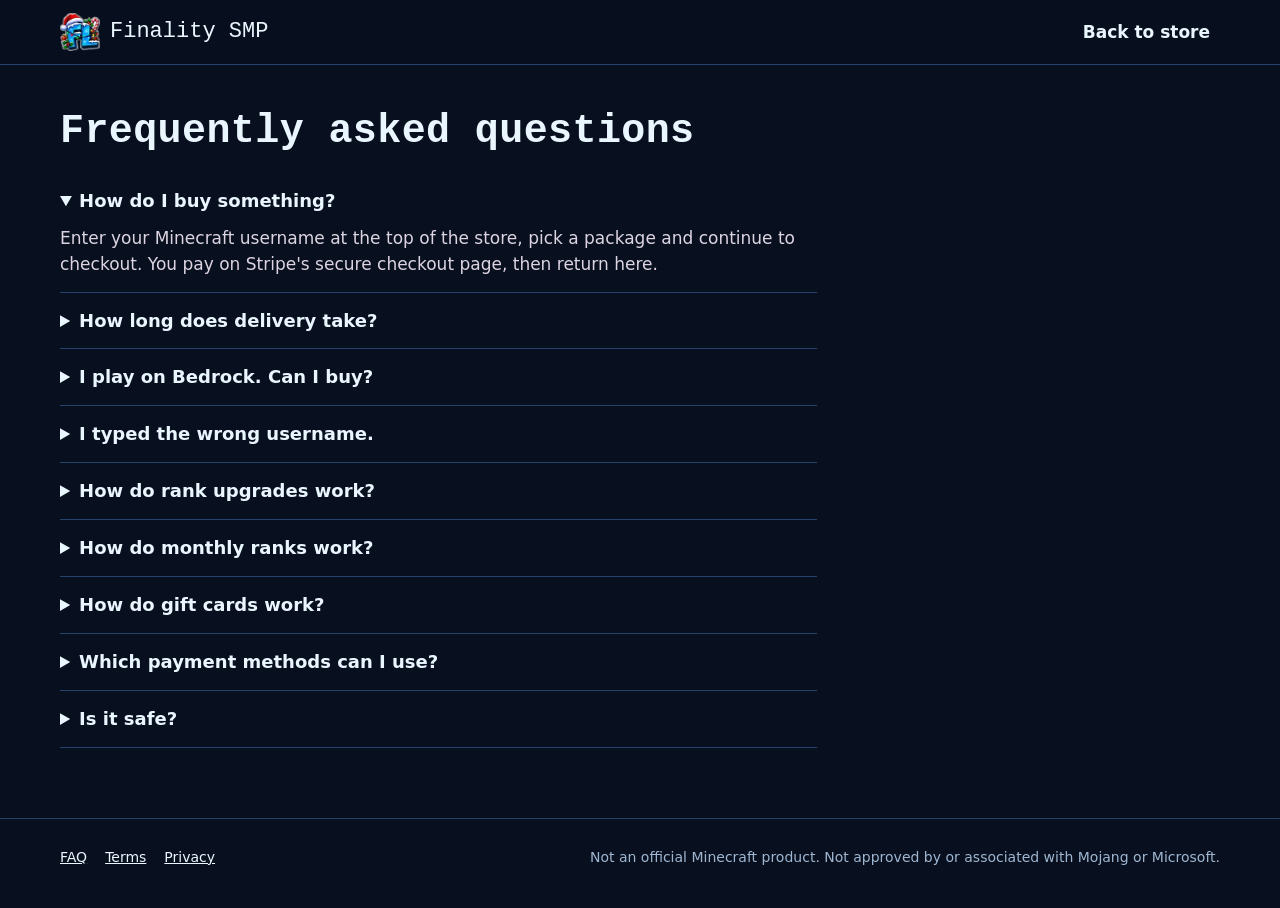
==== faq.html @ 27e4ee85 "Add Finality SMP public webstore Co-Authored-By: Claude Opus 5.5 <noreply@anthropic.com> Claude-Sess" ====
<!doctype html>
<html lang="en">
<head>
<meta charset="utf-8">
<meta name="viewport" content="width=device-width, initial-scale=1">
<meta http-equiv="Content-Security-Policy" content="default-src 'self'; script-src 'self'; style-src 'self' https://fonts.googleapis.com; font-src https://fonts.gstatic.com; img-src 'self' https: data:; base-uri 'none'; form-action 'none'; object-src 'none'">
<title>FAQ · Finality SMP Store</title>
<link rel="icon" href="assets/img/favicon.png" type="image/png">
<link rel="stylesheet" href="https://fonts.googleapis.com/css2?family=Karla:wght@400;600;700;800&family=Pixelify+Sans:wght@500;600&display=swap">
<link rel="stylesheet" href="assets/store.css">
</head>
<body>
<header class="topbar"><div class="wrap"><a class="logo" href="./"><img src="assets/img/logo.webp" alt=""><span>Finality SMP</span></a><span class="spacer"></span><a class="navlink" href="./">Back to store</a></div></header>
<div class="wrap page"><article>
<h1>Frequently asked questions</h1>
<details class="faq" open><summary>How do I buy something?</summary><p>Enter your Minecraft username at the top of the store, pick a package and continue to checkout. You pay on Stripe's secure checkout page, then return here.</p></details>
<details class="faq"><summary>How long does delivery take?</summary><p>Usually under a minute. If you're offline, your items wait and are delivered automatically when you next join. Bank payments are delivered once the bank confirms them.</p></details>
<details class="faq"><summary>I play on Bedrock. Can I buy?</summary><p>Yes. Choose Bedrock and enter your Xbox gamertag exactly as it appears in game, including spaces.</p></details>
<details class="faq"><summary>I typed the wrong username.</summary><p>Open a ticket on our Discord with the email you paid with and the correct username. We'll move the purchase for you.</p></details>
<details class="faq"><summary>How do rank upgrades work?</summary><p>If you already own a rank, buy the upgrade package and you only pay the difference. Upgrades are checked against your purchase history before they're delivered.</p></details>
<details class="faq"><summary>How do monthly ranks work?</summary><p>Monthly ranks renew automatically each month. Cancel any time from the link in your Stripe receipt email. Your rank stays until the end of the period you've paid for.</p></details>
<details class="faq"><summary>How do gift cards work?</summary><p>After buying a gift card, its owner receives a single-use code in-game. Enter it in the "Add promotion code" box at checkout.</p></details>
<details class="faq"><summary>Which payment methods can I use?</summary><p>Cards, Apple Pay, Google Pay, PayPal and bank payments, depending on your country. You'll see the options available to you at checkout.</p></details>
<details class="faq"><summary>Is it safe?</summary><p>Payments are handled entirely by Stripe, a payment provider used by millions of businesses. Your card details never touch our servers.</p></details>
</article></div>
<footer><div class="wrap"><nav><a href="faq.html">FAQ</a><a href="terms.html">Terms</a><a href="privacy.html">Privacy</a></nav><span class="legal">Not an official Minecraft product. Not approved by or associated with Mojang or Microsoft.</span></div></footer>
</body>
</html>
---- assets/store.css ----
/* Finality SMP store. Swap these tokens for your brand colours. */
:root {
  /* Frost & holly, taken from the Finality SMP banner */
  --obsidian: #08101f;   /* night sky */
  --deepslate: #0f1c33;  /* packed ice in shadow */
  --deepslate-2: #172a4a;
  --edge: #24406b;
  --bone: #eaf6ff;       /* snow */
  --bone-dim: #9fb6d1;
  --heart: #e2343f;      /* holly berry */
  --heart-dark: #8f1c27;
  --teal: #5cd3ff;       /* glacier ice */
  --teal-ink: #04223a;
  --gold: #ffcc4d;       /* fairy lights */
  --holly: #2fa84f;
  --radius-lg: 14px;
  --radius-sm: 8px;
  --font-display: 'Pixelify Sans', 'Courier New', monospace;
  --font-body: 'Karla', system-ui, sans-serif;
  color-scheme: dark;
}

* { box-sizing: border-box; }
[hidden] { display: none !important; }
html { -webkit-text-size-adjust: 100%; }
body { margin: 0; background: var(--obsidian); color: var(--bone); font: 17px/1.55 var(--font-body); }
a { color: var(--teal); }
img { max-width: 100%; display: block; }
:focus-visible { outline: 3px solid var(--teal); outline-offset: 2px; border-radius: 4px; }
.wrap { width: min(1160px, 100% - 32px); margin-inline: auto; }
.sr { position: absolute; width: 1px; height: 1px; overflow: hidden; clip: rect(0 0 0 0); }
h1, h2, h3 { font-family: var(--font-display); font-weight: 600; letter-spacing: .01em; line-height: 1.15; margin: 0; }

/* ---------- top bar ---------- */
.topbar { border-bottom: 1px solid var(--edge); background: rgba(8, 16, 31, .9); position: sticky; top: 0; z-index: 20; backdrop-filter: blur(8px); }
.topbar .wrap { display: flex; align-items: center; gap: 14px; min-height: 64px; flex-wrap: wrap; padding-block: 8px; }
.logo { display: flex; align-items: center; gap: 10px; text-decoration: none; color: var(--bone); font-family: var(--font-display); font-size: 22px; }
.logo img { width: 40px; height: 40px; object-fit: contain; }
.topbar .spacer { flex: 1; }
.ip { display: inline-flex; align-items: center; gap: 10px; background: var(--deepslate); border: 1px solid var(--edge); color: var(--bone); border-radius: 999px; padding: 7px 14px; font: inherit; font-size: 15px; cursor: pointer; }
.ip b { font-weight: 700; }
.ip .count { color: var(--bone-dim); font-size: 14px; }
.dot { width: 8px; height: 8px; border-radius: 50%; background: #5fd38b; box-shadow: 0 0 0 3px rgba(95, 211, 139, .2); }
.dot.off { background: var(--bone-dim); box-shadow: none; }
.navlink { color: var(--bone); text-decoration: none; font-weight: 600; padding: 8px 10px; border-radius: var(--radius-sm); }
.navlink:hover { background: var(--deepslate); }
.basket-btn { position: relative; }
.basket-btn .n { position: absolute; top: -2px; right: -4px; background: var(--heart); color: #fff; font-size: 12px; border-radius: 999px; min-width: 18px; text-align: center; padding: 0 4px; }

/* ---------- hero ---------- */
.hero { padding: 26px 0 34px; border-bottom: 1px solid var(--edge); background:
  radial-gradient(900px 340px at 20% 0%, rgba(92, 211, 255, .16), transparent 70%),
  radial-gradient(700px 280px at 95% 10%, rgba(47, 168, 79, .10), transparent 70%); }
.banner-art { display: block; width: 100%; height: auto; aspect-ratio: 8 / 3; object-fit: cover; border-radius: var(--radius-lg); border: 1px solid var(--edge); }
.hero-grid { display: grid; grid-template-columns: 1.35fr 1fr; gap: 28px; align-items: center; }
.hero h1 { font-size: clamp(34px, 5vw, 54px); }
.hero p.lede { color: var(--bone-dim); max-width: 46ch; margin: 12px 0 0; font-size: 18px; }

/* The memorable bit: goal as a heart bar */
.goal { margin-top: 26px; }
.goal .label { display: flex; justify-content: space-between; gap: 12px; font-size: 15px; color: var(--bone-dim); margin-bottom: 8px; }
.goal .label strong { color: var(--bone); font-weight: 700; }
.hearts { display: flex; gap: 6px; }
.hearts svg { width: clamp(24px, 3.4vw, 36px); height: auto; image-rendering: pixelated; }

/* Identity: who is this for */
.who { background: var(--deepslate); border: 1px solid var(--edge); border-radius: var(--radius-lg); padding: 20px; }
.who h2 { font-size: 20px; }
.who p { margin: 4px 0 14px; color: var(--bone-dim); font-size: 15px; }
.who form { display: grid; grid-template-columns: auto 1fr auto; gap: 8px; }
.edition { display: inline-flex; background: var(--obsidian); border: 1px solid var(--edge); border-radius: var(--radius-sm); padding: 3px; }
.edition button { background: transparent; color: var(--bone-dim); border: 0; border-radius: 6px; padding: 8px 12px; font: inherit; font-weight: 700; font-size: 15px; cursor: pointer; }
.edition button[aria-pressed="true"] { background: var(--deepslate-2); color: var(--bone); }
input[type=text] { width: 100%; background: var(--obsidian); border: 1px solid var(--edge); color: var(--bone); border-radius: var(--radius-sm); padding: 10px 12px; font: inherit; }
input[type=text]:focus { outline: 2px solid var(--teal); outline-offset: -1px; }
.btn { display: inline-flex; align-items: center; justify-content: center; gap: 8px; background: var(--teal); color: var(--teal-ink); border: 0; border-radius: var(--radius-sm); padding: 10px 16px; font: inherit; font-weight: 800; cursor: pointer; text-decoration: none; }
.btn:hover { filter: brightness(1.08); }
.btn.secondary { background: var(--deepslate-2); color: var(--bone); border: 1px solid var(--edge); }
.btn.block { width: 100%; }
.btn[disabled] { opacity: .5; cursor: not-allowed; filter: none; }
.signed { display: flex; align-items: center; gap: 12px; }
.signed img { width: 44px; height: 44px; border-radius: 6px; image-rendering: pixelated; background: var(--obsidian); }
.signed .name { font-weight: 800; font-size: 18px; }
.signed .ed { color: var(--bone-dim); font-size: 14px; }
.signed .btn { margin-left: auto; }
.err { color: #ff9aa2; font-size: 14px; margin-top: 8px; min-height: 1em; }

/* ---------- main layout ---------- */
.main { display: grid; grid-template-columns: minmax(0, 1fr) 300px; gap: 32px; padding: 34px 0 60px; }
.tabs { display: flex; gap: 6px; overflow-x: auto; padding-bottom: 6px; margin-bottom: 18px; scrollbar-width: thin; }
.tabs button { flex: none; background: transparent; color: var(--bone-dim); border: 1px solid var(--edge); border-radius: 999px; padding: 8px 16px; font: inherit; font-weight: 700; font-size: 15px; cursor: pointer; }
.tabs button[aria-selected="true"] { background: var(--teal); color: var(--teal-ink); border-color: var(--teal); }
.cat-head { margin: 4px 0 18px; }
.cat-head h2 { font-size: 28px; }
.cat-head p { color: var(--bone-dim); margin: 6px 0 0; max-width: 60ch; }

.grid { display: grid; grid-template-columns: repeat(auto-fill, minmax(230px, 1fr)); gap: 16px; }
.pkg { display: flex; flex-direction: column; background: var(--deepslate); border: 1px solid var(--edge); border-radius: var(--radius-lg); padding: 18px; }
.pkg .art { aspect-ratio: 4 / 3; display: grid; place-items: center; background: radial-gradient(circle at 50% 58%, rgba(92, 211, 255, .16), transparent 68%); margin-bottom: 12px; }
.pkg .art img { max-height: 130px; width: auto; filter: drop-shadow(0 8px 18px rgba(92, 211, 255, .25)); }
.pkg h3 { font-size: 21px; }
.pkg .tag { display: inline-block; margin-top: 6px; font-size: 13px; font-weight: 700; color: var(--gold); }
.pkg .perks { list-style: none; padding: 0; margin: 10px 0 0; display: grid; gap: 4px; font-size: 14px; color: var(--bone-dim); }
.pkg .perks li::before { content: ''; display: inline-block; width: 6px; height: 6px; background: var(--holly); margin-right: 8px; vertical-align: middle; }
.pkg .price { font-size: 22px; font-weight: 800; margin: 10px 0 2px; }
.pkg .price small { font-size: 15px; font-weight: 600; color: var(--bone-dim); }
.pkg .actions { margin-top: auto; padding-top: 14px; display: grid; gap: 8px; }
.pkg .more { background: none; border: 0; color: var(--bone-dim); font: inherit; font-size: 14px; text-decoration: underline; cursor: pointer; padding: 0; justify-self: start; }

/* ---------- sidebar ---------- */
.side { display: grid; gap: 16px; align-content: start; }
.panel { background: var(--deepslate); border: 1px solid var(--edge); border-radius: var(--radius-lg); padding: 18px; }
.panel h2 { font-size: 18px; margin-bottom: 12px; }
.top-customer { display: flex; align-items: center; gap: 12px; }
.top-customer img { width: 56px; height: 56px; border-radius: 8px; image-rendering: pixelated; }
.top-customer .crown { color: var(--gold); font-size: 14px; font-weight: 700; }
.payments { list-style: none; margin: 0; padding: 0; display: grid; gap: 12px; }
.payments li { display: flex; gap: 10px; align-items: center; font-size: 15px; }
.payments img { width: 32px; height: 32px; border-radius: 5px; image-rendering: pixelated; flex: none; }
.payments .what { color: var(--bone-dim); font-size: 14px; }
.muted { color: var(--bone-dim); font-size: 15px; }
.safe { font-size: 14px; color: var(--bone-dim); }
.safe strong { color: var(--bone); display: block; margin-bottom: 4px; font-size: 15px; }

/* ---------- dialog ---------- */
dialog { width: min(560px, 100% - 24px); background: var(--deepslate); color: var(--bone); border: 1px solid var(--edge); border-radius: var(--radius-lg); padding: 0; }
dialog::backdrop { background: rgba(3, 8, 18, .75); }
.dlg { padding: 24px; max-height: 88vh; overflow: auto; }
.dlg header { display: flex; gap: 14px; align-items: center; margin-bottom: 12px; }
.dlg header img { width: 80px; height: 80px; object-fit: contain; }
.dlg h2 { font-size: 26px; }
.dlg .close { margin-left: auto; align-self: start; background: none; border: 0; color: var(--bone-dim); font-size: 26px; line-height: 1; cursor: pointer; padding: 4px 8px; }
.desc p { margin: 0 0 10px; }
.desc ul { margin: 0 0 10px; padding-left: 20px; }
.desc li { margin: 3px 0; }
.choice { display: grid; gap: 8px; margin: 16px 0; }
.choice label { display: flex; align-items: center; gap: 10px; border: 1px solid var(--edge); border-radius: var(--radius-sm); padding: 12px 14px; cursor: pointer; }
.choice label:has(input:checked) { border-color: var(--teal); background: rgba(63, 201, 191, .08); }
.choice .amt { margin-left: auto; font-weight: 800; }
.gift { border-top: 1px solid var(--edge); padding-top: 14px; margin-top: 4px; }
.gift summary { cursor: pointer; font-weight: 700; }
.gift .row { display: grid; grid-template-columns: auto 1fr; gap: 8px; margin-top: 10px; }
.note { font-size: 14px; color: var(--bone-dim); margin: 12px 0 0; }

/* ---------- basket drawer (VPS mode) ---------- */
.basket-list { list-style: none; padding: 0; margin: 0 0 14px; display: grid; gap: 10px; }
.basket-list li { display: flex; align-items: center; gap: 10px; }
.basket-list button { margin-left: auto; background: none; border: 0; color: var(--bone-dim); cursor: pointer; font: inherit; text-decoration: underline; }

/* ---------- footer & pages ---------- */
footer { border-top: 1px solid var(--edge); padding: 28px 0 40px; color: var(--bone-dim); font-size: 14px; }
footer .wrap { display: flex; flex-wrap: wrap; gap: 14px 28px; align-items: center; }
footer nav { display: flex; gap: 18px; flex-wrap: wrap; }
footer a { color: var(--bone); }
.legal { margin-left: auto; }
.page { padding: 44px 0 70px; }
.page article { max-width: 70ch; }
.page h1 { font-size: 40px; margin-bottom: 18px; }
.page h2 { font-size: 22px; margin: 30px 0 8px; }
.page p, .page li { color: #ddd4e2; }
details.faq { border-bottom: 1px solid var(--edge); padding: 14px 0; }
details.faq summary { cursor: pointer; font-weight: 700; font-size: 18px; }
details.faq p { margin: 10px 0 0; }
.toast { position: fixed; left: 50%; bottom: 24px; transform: translateX(-50%); background: var(--bone); color: var(--obsidian); padding: 10px 16px; border-radius: 999px; font-weight: 700; z-index: 50; }
.banner { background: rgba(232, 176, 75, .12); border: 1px solid rgba(232, 176, 75, .4); border-radius: var(--radius-sm); padding: 10px 14px; margin-bottom: 18px; font-size: 15px; }

@media (max-width: 900px) {
  .hero { padding-top: 16px; }
  .hero-grid, .main { grid-template-columns: 1fr; }
  .who form { grid-template-columns: 1fr; }
  .edition { justify-self: start; }
  .pkg .art { aspect-ratio: 16 / 7; }
}
@media (prefers-reduced-motion: no-preference) {
  .hearts .fill { animation: beat 1.6s ease-in-out 0.4s 1; transform-origin: center; }
  @keyframes beat { 0%, 100% { transform: scale(1); } 15% { transform: scale(1.18); } 30% { transform: scale(1); } 45% { transform: scale(1.1); } }
}
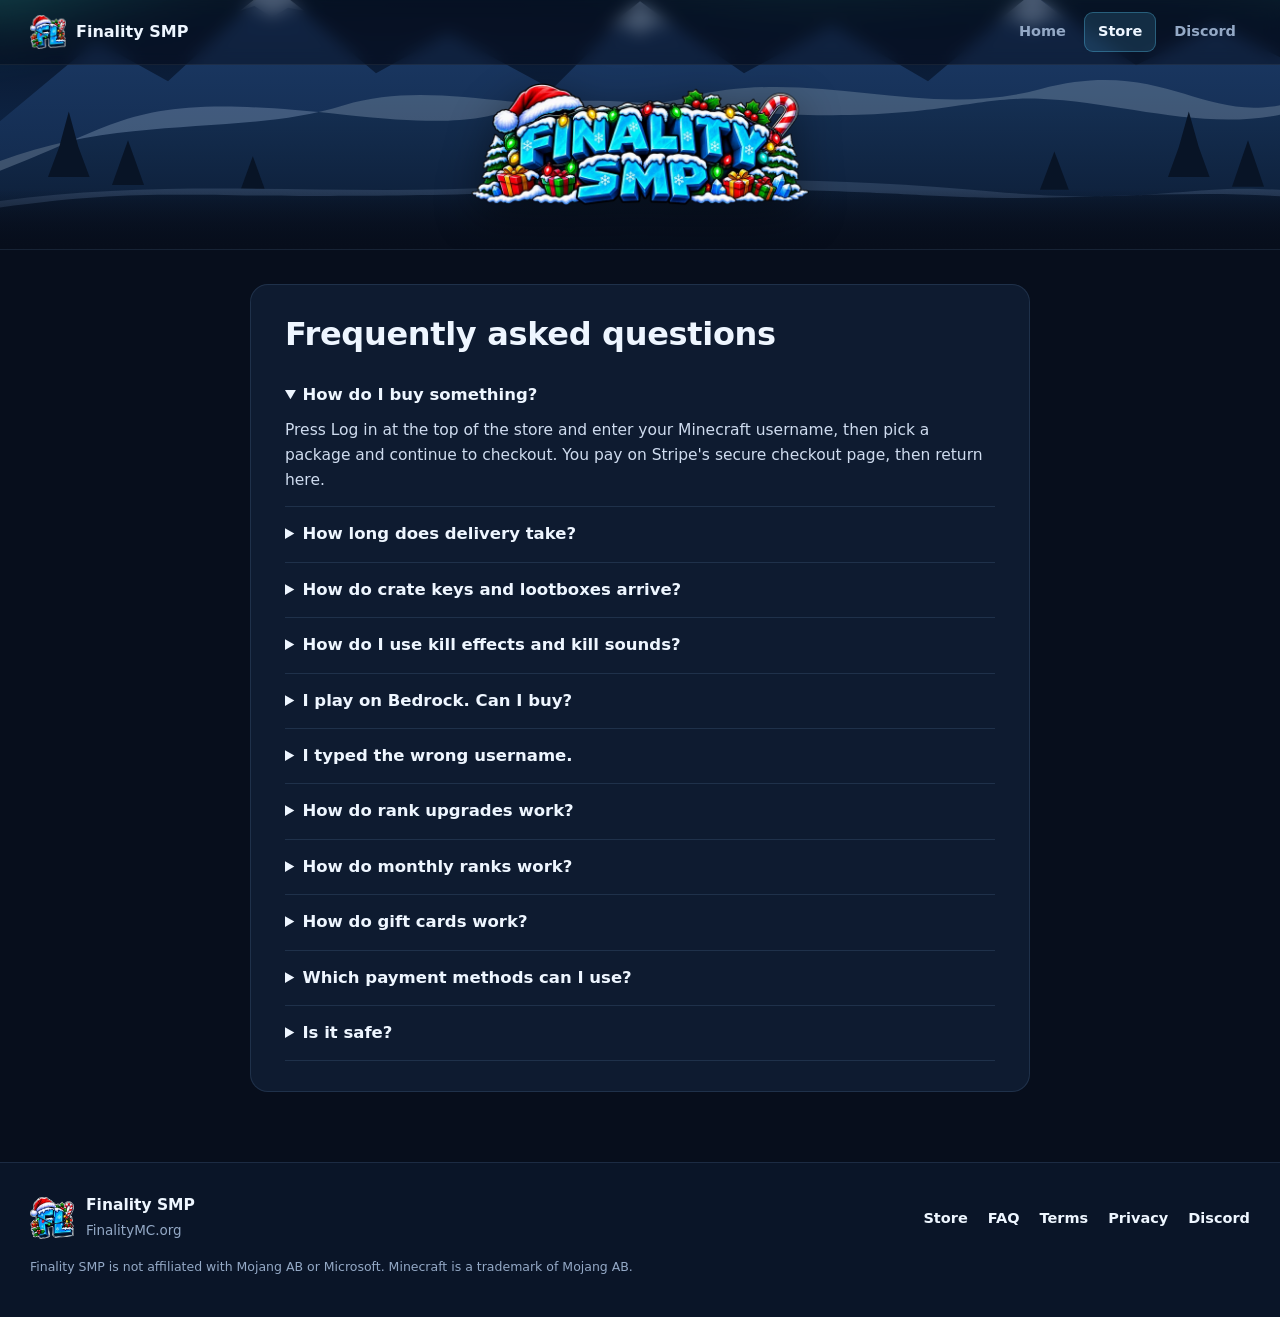
==== commit 022d47fc: "Redesign the store: new header, package pages, kill effect bundles, keys and lootboxes Co-Authored-B" ====
--- a/faq.html
+++ b/faq.html
@@ -5,16 +5,31 @@
 <meta name="viewport" content="width=device-width, initial-scale=1">
 <meta http-equiv="Content-Security-Policy" content="default-src 'self'; script-src 'self'; style-src 'self' https://fonts.googleapis.com; font-src https://fonts.gstatic.com; img-src 'self' https: data:; base-uri 'none'; form-action 'none'; object-src 'none'">
 <title>FAQ · Finality SMP Store</title>
+<meta name="theme-color" content="#070e1c">
 <link rel="icon" href="assets/img/favicon.png" type="image/png">
-<link rel="stylesheet" href="https://fonts.googleapis.com/css2?family=Karla:wght@400;600;700;800&family=Pixelify+Sans:wght@500;600&display=swap">
+<link rel="stylesheet" href="https://fonts.googleapis.com/css2?family=Plus+Jakarta+Sans:wght@400;500;600;700;800&display=swap">
 <link rel="stylesheet" href="assets/store.css">
 </head>
 <body>
-<header class="topbar"><div class="wrap"><a class="logo" href="./"><img src="assets/img/logo.webp" alt=""><span>Finality SMP</span></a><span class="spacer"></span><a class="navlink" href="./">Back to store</a></div></header>
+<header class="hero compact">
+  <nav class="topnav" aria-label="Main">
+    <div class="wrap topnav-inner">
+      <a class="brand" href="./"><img src="assets/img/logo.webp" alt="" width="36" height="36"><span>Finality SMP</span></a>
+      <div class="navlinks">
+        <a class="navlink" href="https://finality-en.github.io/">Home</a>
+        <a class="navlink on" href="./">Store</a>
+        <a class="navlink" href="https://discord.gg/tmEXFTuJkz" target="_blank" rel="noopener">Discord</a>
+      </div>
+    </div>
+  </nav>
+  <div class="wrap compact-inner"><a href="./" class="compact-banner"><img src="assets/img/banner-sm.webp" alt="Finality SMP" width="700" height="260"></a></div>
+</header>
 <div class="wrap page"><article>
 <h1>Frequently asked questions</h1>
-<details class="faq" open><summary>How do I buy something?</summary><p>Enter your Minecraft username at the top of the store, pick a package and continue to checkout. You pay on Stripe's secure checkout page, then return here.</p></details>
+<details class="faq" open><summary>How do I buy something?</summary><p>Press Log in at the top of the store and enter your Minecraft username, then pick a package and continue to checkout. You pay on Stripe's secure checkout page, then return here.</p></details>
 <details class="faq"><summary>How long does delivery take?</summary><p>Usually under a minute. If you're offline, your items wait and are delivered automatically when you next join. Bank payments are delivered once the bank confirms them.</p></details>
+<details class="faq"><summary>How do crate keys and lootboxes arrive?</summary><p>They go straight into your inventory, so you need to be online with a free slot. If you are offline when you pay, they are delivered the next time you join. Use keys on the crates at spawn, and right-click a lootbox to open it.</p></details>
+<details class="faq"><summary>How do I use kill effects and kill sounds?</summary><p>Bundles and the Complete Collection unlock straight away. Type <b>/ke</b> in game and pick the effect or sound you want to equip. They are cosmetic only and change nothing about combat.</p></details>
 <details class="faq"><summary>I play on Bedrock. Can I buy?</summary><p>Yes. Choose Bedrock and enter your Xbox gamertag exactly as it appears in game, including spaces.</p></details>
 <details class="faq"><summary>I typed the wrong username.</summary><p>Open a ticket on our Discord with the email you paid with and the correct username. We'll move the purchase for you.</p></details>
 <details class="faq"><summary>How do rank upgrades work?</summary><p>If you already own a rank, buy the upgrade package and you only pay the difference. Upgrades are checked against your purchase history before they're delivered.</p></details>
@@ -23,6 +38,12 @@
 <details class="faq"><summary>Which payment methods can I use?</summary><p>Cards, Apple Pay, Google Pay, PayPal and bank payments, depending on your country. You'll see the options available to you at checkout.</p></details>
 <details class="faq"><summary>Is it safe?</summary><p>Payments are handled entirely by Stripe, a payment provider used by millions of businesses. Your card details never touch our servers.</p></details>
 </article></div>
-<footer><div class="wrap"><nav><a href="faq.html">FAQ</a><a href="terms.html">Terms</a><a href="privacy.html">Privacy</a></nav><span class="legal">Not an official Minecraft product. Not approved by or associated with Mojang or Microsoft.</span></div></footer>
+<footer class="footer">
+  <div class="wrap footer-inner">
+    <div class="footer-brand"><img src="assets/img/logo.webp" alt="" width="44" height="44"><div><b>Finality SMP</b><span>FinalityMC.org</span></div></div>
+    <nav class="footer-links" aria-label="Footer"><a href="./">Store</a><a href="faq.html">FAQ</a><a href="terms.html">Terms</a><a href="privacy.html">Privacy</a><a href="https://discord.gg/tmEXFTuJkz" target="_blank" rel="noopener">Discord</a></nav>
+    <p class="legal">Finality SMP is not affiliated with Mojang AB or Microsoft. Minecraft is a trademark of Mojang AB.</p>
+  </div>
+</footer>
 </body>
 </html>
--- a/assets/store.css
+++ b/assets/store.css
@@ -1,177 +1,306 @@
-/* Finality SMP store. Swap these tokens for your brand colours. */
+/* Finality SMP store — winter theme. Colours are tokens; a future theme only swaps this block and the art. */
 :root {
-  /* Frost & holly, taken from the Finality SMP banner */
-  --obsidian: #08101f;   /* night sky */
-  --deepslate: #0f1c33;  /* packed ice in shadow */
-  --deepslate-2: #172a4a;
-  --edge: #24406b;
-  --bone: #eaf6ff;       /* snow */
-  --bone-dim: #9fb6d1;
-  --heart: #e2343f;      /* holly berry */
-  --heart-dark: #8f1c27;
-  --teal: #5cd3ff;       /* glacier ice */
-  --teal-ink: #04223a;
-  --gold: #ffcc4d;       /* fairy lights */
-  --holly: #2fa84f;
-  --radius-lg: 14px;
-  --radius-sm: 8px;
-  --font-display: 'Pixelify Sans', 'Courier New', monospace;
-  --font-body: 'Karla', system-ui, sans-serif;
+  --night: #070e1c;
+  --night-2: #0a1528;
+  --panel: #0e1b30;
+  --panel-2: #13243f;
+  --panel-3: #1a2f50;
+  --line: rgba(150, 190, 245, .13);
+  --line-2: rgba(150, 190, 245, .22);
+  --snow: #eef6ff;
+  --muted: #94a9c6;
+  --ice: #5cd3ff;
+  --ice-2: #36b6f0;
+  --ice-ink: #03243c;
+  --holly: #e2343f;
+  --gold: #ffcc4d;
+  --pine: #2fbf6a;
+  --r-lg: 18px;
+  --r: 12px;
+  --r-sm: 9px;
+  --shadow: 0 10px 30px rgba(0, 0, 0, .28);
+  --font: 'Plus Jakarta Sans', system-ui, -apple-system, 'Segoe UI', sans-serif;
   color-scheme: dark;
 }
 
 * { box-sizing: border-box; }
 [hidden] { display: none !important; }
-html { -webkit-text-size-adjust: 100%; }
-body { margin: 0; background: var(--obsidian); color: var(--bone); font: 17px/1.55 var(--font-body); }
-a { color: var(--teal); }
+html { -webkit-text-size-adjust: 100%; scroll-behavior: smooth; }
+body { margin: 0; background: var(--night); color: var(--snow); font: 15.5px/1.6 var(--font); -webkit-font-smoothing: antialiased; }
 img { max-width: 100%; display: block; }
-:focus-visible { outline: 3px solid var(--teal); outline-offset: 2px; border-radius: 4px; }
-.wrap { width: min(1160px, 100% - 32px); margin-inline: auto; }
-.sr { position: absolute; width: 1px; height: 1px; overflow: hidden; clip: rect(0 0 0 0); }
-h1, h2, h3 { font-family: var(--font-display); font-weight: 600; letter-spacing: .01em; line-height: 1.15; margin: 0; }
-
-/* ---------- top bar ---------- */
-.topbar { border-bottom: 1px solid var(--edge); background: rgba(8, 16, 31, .9); position: sticky; top: 0; z-index: 20; backdrop-filter: blur(8px); }
-.topbar .wrap { display: flex; align-items: center; gap: 14px; min-height: 64px; flex-wrap: wrap; padding-block: 8px; }
-.logo { display: flex; align-items: center; gap: 10px; text-decoration: none; color: var(--bone); font-family: var(--font-display); font-size: 22px; }
-.logo img { width: 40px; height: 40px; object-fit: contain; }
-.topbar .spacer { flex: 1; }
-.ip { display: inline-flex; align-items: center; gap: 10px; background: var(--deepslate); border: 1px solid var(--edge); color: var(--bone); border-radius: 999px; padding: 7px 14px; font: inherit; font-size: 15px; cursor: pointer; }
-.ip b { font-weight: 700; }
-.ip .count { color: var(--bone-dim); font-size: 14px; }
-.dot { width: 8px; height: 8px; border-radius: 50%; background: #5fd38b; box-shadow: 0 0 0 3px rgba(95, 211, 139, .2); }
-.dot.off { background: var(--bone-dim); box-shadow: none; }
-.navlink { color: var(--bone); text-decoration: none; font-weight: 600; padding: 8px 10px; border-radius: var(--radius-sm); }
-.navlink:hover { background: var(--deepslate); }
-.basket-btn { position: relative; }
-.basket-btn .n { position: absolute; top: -2px; right: -4px; background: var(--heart); color: #fff; font-size: 12px; border-radius: 999px; min-width: 18px; text-align: center; padding: 0 4px; }
+a { color: var(--ice); text-decoration: none; }
+a:hover { text-decoration: underline; }
+h1, h2, h3 { margin: 0; line-height: 1.2; font-weight: 800; letter-spacing: -.01em; }
+:focus-visible { outline: 2px solid var(--ice); outline-offset: 3px; border-radius: 6px; }
+.wrap { width: min(1220px, 100% - 32px); margin-inline: auto; }
+.sr { position: absolute; width: 1px; height: 1px; overflow: hidden; clip: rect(0 0 0 0); white-space: nowrap; }
+.muted { color: var(--muted); }
+.skip { position: absolute; left: 16px; top: -60px; background: var(--ice); color: var(--ice-ink); padding: 8px 14px; border-radius: 8px; z-index: 100; font-weight: 700; }
+.skip:focus { top: 12px; }
+
+/* ---------- ribbons ---------- */
+.ribbon { text-align: center; font-size: 13.5px; font-weight: 600; padding: 8px 16px; background: #3b2a06; color: #ffe29a; border-bottom: 1px solid rgba(255, 204, 77, .3); }
+.ribbon.notice { background: linear-gradient(90deg, #7a1620, #b3222d, #7a1620); color: #fff; border: 0; }
 
 /* ---------- hero ---------- */
-.hero { padding: 26px 0 34px; border-bottom: 1px solid var(--edge); background:
-  radial-gradient(900px 340px at 20% 0%, rgba(92, 211, 255, .16), transparent 70%),
-  radial-gradient(700px 280px at 95% 10%, rgba(47, 168, 79, .10), transparent 70%); }
-.banner-art { display: block; width: 100%; height: auto; aspect-ratio: 8 / 3; object-fit: cover; border-radius: var(--radius-lg); border: 1px solid var(--edge); }
-.hero-grid { display: grid; grid-template-columns: 1.35fr 1fr; gap: 28px; align-items: center; }
-.hero h1 { font-size: clamp(34px, 5vw, 54px); }
-.hero p.lede { color: var(--bone-dim); max-width: 46ch; margin: 12px 0 0; font-size: 18px; }
-
-/* The memorable bit: goal as a heart bar */
-.goal { margin-top: 26px; }
-.goal .label { display: flex; justify-content: space-between; gap: 12px; font-size: 15px; color: var(--bone-dim); margin-bottom: 8px; }
-.goal .label strong { color: var(--bone); font-weight: 700; }
-.hearts { display: flex; gap: 6px; }
-.hearts svg { width: clamp(24px, 3.4vw, 36px); height: auto; image-rendering: pixelated; }
-
-/* Identity: who is this for */
-.who { background: var(--deepslate); border: 1px solid var(--edge); border-radius: var(--radius-lg); padding: 20px; }
-.who h2 { font-size: 20px; }
-.who p { margin: 4px 0 14px; color: var(--bone-dim); font-size: 15px; }
-.who form { display: grid; grid-template-columns: auto 1fr auto; gap: 8px; }
-.edition { display: inline-flex; background: var(--obsidian); border: 1px solid var(--edge); border-radius: var(--radius-sm); padding: 3px; }
-.edition button { background: transparent; color: var(--bone-dim); border: 0; border-radius: 6px; padding: 8px 12px; font: inherit; font-weight: 700; font-size: 15px; cursor: pointer; }
-.edition button[aria-pressed="true"] { background: var(--deepslate-2); color: var(--bone); }
-input[type=text] { width: 100%; background: var(--obsidian); border: 1px solid var(--edge); color: var(--bone); border-radius: var(--radius-sm); padding: 10px 12px; font: inherit; }
-input[type=text]:focus { outline: 2px solid var(--teal); outline-offset: -1px; }
-.btn { display: inline-flex; align-items: center; justify-content: center; gap: 8px; background: var(--teal); color: var(--teal-ink); border: 0; border-radius: var(--radius-sm); padding: 10px 16px; font: inherit; font-weight: 800; cursor: pointer; text-decoration: none; }
-.btn:hover { filter: brightness(1.08); }
-.btn.secondary { background: var(--deepslate-2); color: var(--bone); border: 1px solid var(--edge); }
+.hero { position: relative; overflow: hidden; background: #050b18 url('img/hero-bg.svg') center bottom / cover no-repeat; border-bottom: 1px solid var(--line); }
+.hero::after { content: ""; position: absolute; inset: auto 0 0; height: 90px; background: linear-gradient(transparent, var(--night)); pointer-events: none; }
+.snow { position: absolute; inset: 0; width: 100%; height: 100%; pointer-events: none; z-index: 1; }
+.topnav { position: relative; z-index: 3; border-bottom: 1px solid rgba(255, 255, 255, .06); background: rgba(5, 11, 24, .45); backdrop-filter: blur(8px); }
+.topnav-inner { display: flex; align-items: center; gap: 16px; min-height: 64px; }
+.brand { display: flex; align-items: center; gap: 10px; color: var(--snow); font-weight: 800; font-size: 16px; }
+.brand:hover { text-decoration: none; }
+.brand img { width: 36px; height: 36px; object-fit: contain; }
+.navlinks { display: flex; gap: 4px; margin-left: auto; }
+.navlink { color: var(--muted); font-weight: 700; font-size: 14.5px; padding: 8px 14px; border-radius: var(--r-sm); }
+.navlink:hover { color: var(--snow); background: rgba(255, 255, 255, .06); text-decoration: none; }
+.navlink.on { color: var(--snow); background: rgba(92, 211, 255, .14); box-shadow: inset 0 0 0 1px rgba(92, 211, 255, .3); }
+.basket-btn { position: relative; width: 42px; height: 42px; border-radius: var(--r-sm); border: 1px solid var(--line-2); background: rgba(255, 255, 255, .04); color: var(--snow); cursor: pointer; display: grid; place-items: center; }
+.basket-btn svg { width: 20px; height: 20px; fill: none; stroke: currentColor; stroke-width: 1.8; stroke-linejoin: round; stroke-linecap: round; }
+.basket-btn .count { position: absolute; top: -6px; right: -6px; min-width: 19px; height: 19px; padding: 0 5px; border-radius: 999px; background: var(--holly); color: #fff; font-size: 11.5px; font-weight: 800; line-height: 19px; }
+
+.hero-inner { position: relative; z-index: 2; display: grid; grid-template-columns: 1fr minmax(0, 620px) 1fr; align-items: center; gap: 24px; padding: 26px 0 56px; }
+.banner { margin: 0; }
+.banner img { width: 100%; height: auto; filter: drop-shadow(0 18px 30px rgba(0, 0, 0, .45)); }
+.hero-block { position: relative; display: flex; align-items: center; gap: 14px; padding: 16px 18px; border-radius: var(--r-lg); background: rgba(10, 21, 40, .72); border: 1px solid var(--line-2); color: var(--snow); font: inherit; text-align: left; cursor: pointer; backdrop-filter: blur(6px); transition: border-color .15s, transform .15s; max-width: 300px; width: 100%; }
+.hero-block:first-child { justify-self: end; }
+.hero-block:last-child { justify-self: start; }
+.hero-block:hover { border-color: rgba(92, 211, 255, .55); text-decoration: none; transform: translateY(-1px); }
+.hero-ico { width: 46px; height: 46px; flex: none; border-radius: 13px; display: grid; place-items: center; background: rgba(92, 211, 255, .14); color: var(--ice); }
+.hero-ico.discord { background: rgba(88, 101, 242, .2); color: #a4adff; }
+.hero-ico svg { width: 24px; height: 24px; fill: none; stroke: currentColor; stroke-width: 1.8; stroke-linecap: round; }
+.hero-ico.discord svg { fill: currentColor; stroke: none; }
+.hero-txt { display: flex; flex-direction: column; min-width: 0; }
+.hero-txt b { font-size: 16.5px; font-weight: 800; }
+.hero-txt small { color: var(--muted); font-size: 13px; }
+.tag { position: absolute; top: -11px; right: 14px; display: inline-flex; align-items: center; gap: 6px; padding: 2px 10px; border-radius: 999px; font-size: 12px; font-weight: 800; background: var(--pine); color: #04210f; }
+#discord-tag { background: #5865f2; color: #fff; }
+.tag .dot { width: 7px; height: 7px; border-radius: 50%; background: #04210f; opacity: .7; }
+.tag.off { background: #3a4a63; color: var(--snow); }
+
+/* ---------- player bar ---------- */
+.playerbar { position: relative; z-index: 2; margin-top: -30px; display: flex; align-items: center; gap: 14px; padding: 14px 16px; border-radius: var(--r-lg); background: var(--panel); border: 1px solid var(--line); box-shadow: var(--shadow); }
+.pb-avatar { width: 46px; height: 46px; border-radius: 10px; background: var(--panel-2); object-fit: contain; image-rendering: pixelated; }
+.pb-text { display: flex; flex-direction: column; min-width: 0; margin-right: auto; }
+.pb-text b { font-size: 16px; }
+.pb-text span { color: var(--muted); font-size: 13.5px; }
+
+/* ---------- buttons ---------- */
+.btn { display: inline-flex; align-items: center; justify-content: center; gap: 8px; min-height: 42px; padding: 0 18px; border-radius: var(--r-sm); border: 0; background: var(--ice); color: var(--ice-ink); font: inherit; font-weight: 800; font-size: 14.5px; cursor: pointer; text-decoration: none; white-space: nowrap; transition: background .15s; }
+.btn:hover { background: #82deff; text-decoration: none; }
+.btn.ghost { background: transparent; color: var(--snow); box-shadow: inset 0 0 0 1px var(--line-2); }
+.btn.ghost:hover { background: rgba(255, 255, 255, .05); }
 .btn.block { width: 100%; }
-.btn[disabled] { opacity: .5; cursor: not-allowed; filter: none; }
-.signed { display: flex; align-items: center; gap: 12px; }
-.signed img { width: 44px; height: 44px; border-radius: 6px; image-rendering: pixelated; background: var(--obsidian); }
-.signed .name { font-weight: 800; font-size: 18px; }
-.signed .ed { color: var(--bone-dim); font-size: 14px; }
-.signed .btn { margin-left: auto; }
-.err { color: #ff9aa2; font-size: 14px; margin-top: 8px; min-height: 1em; }
-
-/* ---------- main layout ---------- */
-.main { display: grid; grid-template-columns: minmax(0, 1fr) 300px; gap: 32px; padding: 34px 0 60px; }
-.tabs { display: flex; gap: 6px; overflow-x: auto; padding-bottom: 6px; margin-bottom: 18px; scrollbar-width: thin; }
-.tabs button { flex: none; background: transparent; color: var(--bone-dim); border: 1px solid var(--edge); border-radius: 999px; padding: 8px 16px; font: inherit; font-weight: 700; font-size: 15px; cursor: pointer; }
-.tabs button[aria-selected="true"] { background: var(--teal); color: var(--teal-ink); border-color: var(--teal); }
-.cat-head { margin: 4px 0 18px; }
-.cat-head h2 { font-size: 28px; }
-.cat-head p { color: var(--bone-dim); margin: 6px 0 0; max-width: 60ch; }
-
-.grid { display: grid; grid-template-columns: repeat(auto-fill, minmax(230px, 1fr)); gap: 16px; }
-.pkg { display: flex; flex-direction: column; background: var(--deepslate); border: 1px solid var(--edge); border-radius: var(--radius-lg); padding: 18px; }
-.pkg .art { aspect-ratio: 4 / 3; display: grid; place-items: center; background: radial-gradient(circle at 50% 58%, rgba(92, 211, 255, .16), transparent 68%); margin-bottom: 12px; }
-.pkg .art img { max-height: 130px; width: auto; filter: drop-shadow(0 8px 18px rgba(92, 211, 255, .25)); }
-.pkg h3 { font-size: 21px; }
-.pkg .tag { display: inline-block; margin-top: 6px; font-size: 13px; font-weight: 700; color: var(--gold); }
-.pkg .perks { list-style: none; padding: 0; margin: 10px 0 0; display: grid; gap: 4px; font-size: 14px; color: var(--bone-dim); }
-.pkg .perks li::before { content: ''; display: inline-block; width: 6px; height: 6px; background: var(--holly); margin-right: 8px; vertical-align: middle; }
-.pkg .price { font-size: 22px; font-weight: 800; margin: 10px 0 2px; }
-.pkg .price small { font-size: 15px; font-weight: 600; color: var(--bone-dim); }
-.pkg .actions { margin-top: auto; padding-top: 14px; display: grid; gap: 8px; }
-.pkg .more { background: none; border: 0; color: var(--bone-dim); font: inherit; font-size: 14px; text-decoration: underline; cursor: pointer; padding: 0; justify-self: start; }
-
-/* ---------- sidebar ---------- */
-.side { display: grid; gap: 16px; align-content: start; }
-.panel { background: var(--deepslate); border: 1px solid var(--edge); border-radius: var(--radius-lg); padding: 18px; }
-.panel h2 { font-size: 18px; margin-bottom: 12px; }
-.top-customer { display: flex; align-items: center; gap: 12px; }
-.top-customer img { width: 56px; height: 56px; border-radius: 8px; image-rendering: pixelated; }
-.top-customer .crown { color: var(--gold); font-size: 14px; font-weight: 700; }
-.payments { list-style: none; margin: 0; padding: 0; display: grid; gap: 12px; }
-.payments li { display: flex; gap: 10px; align-items: center; font-size: 15px; }
-.payments img { width: 32px; height: 32px; border-radius: 5px; image-rendering: pixelated; flex: none; }
-.payments .what { color: var(--bone-dim); font-size: 14px; }
-.muted { color: var(--bone-dim); font-size: 15px; }
-.safe { font-size: 14px; color: var(--bone-dim); }
-.safe strong { color: var(--bone); display: block; margin-bottom: 4px; font-size: 15px; }
-
-/* ---------- dialog ---------- */
-dialog { width: min(560px, 100% - 24px); background: var(--deepslate); color: var(--bone); border: 1px solid var(--edge); border-radius: var(--radius-lg); padding: 0; }
-dialog::backdrop { background: rgba(3, 8, 18, .75); }
-.dlg { padding: 24px; max-height: 88vh; overflow: auto; }
-.dlg header { display: flex; gap: 14px; align-items: center; margin-bottom: 12px; }
-.dlg header img { width: 80px; height: 80px; object-fit: contain; }
-.dlg h2 { font-size: 26px; }
-.dlg .close { margin-left: auto; align-self: start; background: none; border: 0; color: var(--bone-dim); font-size: 26px; line-height: 1; cursor: pointer; padding: 4px 8px; }
-.desc p { margin: 0 0 10px; }
-.desc ul { margin: 0 0 10px; padding-left: 20px; }
-.desc li { margin: 3px 0; }
-.choice { display: grid; gap: 8px; margin: 16px 0; }
-.choice label { display: flex; align-items: center; gap: 10px; border: 1px solid var(--edge); border-radius: var(--radius-sm); padding: 12px 14px; cursor: pointer; }
-.choice label:has(input:checked) { border-color: var(--teal); background: rgba(63, 201, 191, .08); }
-.choice .amt { margin-left: auto; font-weight: 800; }
-.gift { border-top: 1px solid var(--edge); padding-top: 14px; margin-top: 4px; }
-.gift summary { cursor: pointer; font-weight: 700; }
-.gift .row { display: grid; grid-template-columns: auto 1fr; gap: 8px; margin-top: 10px; }
-.note { font-size: 14px; color: var(--bone-dim); margin: 12px 0 0; }
-
-/* ---------- basket drawer (VPS mode) ---------- */
-.basket-list { list-style: none; padding: 0; margin: 0 0 14px; display: grid; gap: 10px; }
-.basket-list li { display: flex; align-items: center; gap: 10px; }
-.basket-list button { margin-left: auto; background: none; border: 0; color: var(--bone-dim); cursor: pointer; font: inherit; text-decoration: underline; }
+.btn.lg { min-height: 50px; font-size: 16px; }
+.btn[disabled] { opacity: .5; cursor: not-allowed; }
+
+/* ---------- layout ---------- */
+.layout { display: grid; grid-template-columns: minmax(0, 1fr) 320px; gap: 24px; padding: 26px 0 64px; align-items: start; }
+.sidebar { display: grid; gap: 16px; position: sticky; top: 16px; }
+.panel { background: var(--panel); border: 1px solid var(--line); border-radius: var(--r-lg); padding: 18px; }
+.panel h2 { font-size: 15px; margin-bottom: 12px; }
+.loading { display: flex; align-items: center; gap: 12px; color: var(--muted); padding: 40px 0; }
+.spinner { width: 20px; height: 20px; border-radius: 50%; border: 2px solid var(--line-2); border-top-color: var(--ice); animation: spin .8s linear infinite; }
+@keyframes spin { to { transform: rotate(360deg); } }
+
+/* sidebar widgets */
+.goal-bar { height: 10px; border-radius: 99px; background: var(--panel-3); overflow: hidden; }
+.goal-bar i { display: block; height: 100%; width: 0; border-radius: inherit; background: linear-gradient(90deg, var(--ice-2), var(--ice)); transition: width .8s ease; }
+#goal-text { margin: 10px 0 0; font-size: 13.5px; }
+.top { display: flex; gap: 12px; align-items: center; }
+.top img { width: 56px; height: 56px; border-radius: 10px; image-rendering: pixelated; background: var(--panel-2); }
+.top b { display: block; font-size: 16px; }
+.top span { font-size: 13px; }
+.recent { list-style: none; margin: 0; padding: 0; display: grid; gap: 12px; }
+.recent li { display: flex; gap: 10px; align-items: center; font-size: 14px; min-width: 0; }
+.recent img { width: 34px; height: 34px; border-radius: 7px; image-rendering: pixelated; background: var(--panel-2); flex: none; }
+.recent div { min-width: 0; }
+.recent b { display: block; font-size: 14px; }
+.recent span { display: block; color: var(--muted); font-size: 12.5px; white-space: nowrap; overflow: hidden; text-overflow: ellipsis; }
+.secure p { margin: 0 0 12px; color: var(--muted); font-size: 14px; }
+.secure p b { color: var(--snow); }
+.methods { display: flex; flex-wrap: wrap; gap: 6px; }
+.methods span { font-size: 12px; font-weight: 700; padding: 3px 9px; border-radius: 6px; background: var(--panel-2); color: var(--muted); border: 1px solid var(--line); }
+
+/* ---------- home ---------- */
+.intro { background: var(--panel); border: 1px solid var(--line); border-radius: var(--r-lg); padding: 24px 26px; margin-bottom: 22px; }
+.intro h2 { font-size: 22px; margin-bottom: 10px; }
+.intro p { margin: 0 0 10px; color: #cfdcef; max-width: 68ch; }
+.intro p:last-child { margin-bottom: 0; }
+.section-title { display: flex; align-items: baseline; justify-content: space-between; gap: 12px; margin: 0 0 14px; }
+.section-title h2 { font-size: 19px; }
+.cat-grid { display: grid; grid-template-columns: repeat(auto-fill, minmax(220px, 1fr)); gap: 14px; }
+.cat-tile { position: relative; display: flex; flex-direction: column; justify-content: flex-end; min-height: 190px; padding: 18px; border-radius: var(--r-lg); overflow: hidden; color: var(--snow); background: linear-gradient(180deg, var(--panel-2), var(--panel)); border: 1px solid var(--line); transition: border-color .15s, transform .15s; isolation: isolate; }
+.cat-tile:hover { border-color: rgba(92, 211, 255, .5); transform: translateY(-2px); text-decoration: none; }
+.cat-tile img { position: absolute; top: 8px; right: 8px; width: 62%; height: 70%; object-fit: contain; z-index: -1; transition: transform .25s; }
+.cat-tile:hover img { transform: scale(1.05) rotate(-2deg); }
+.cat-tile b { font-size: 18px; font-weight: 800; }
+.cat-tile span { color: var(--muted); font-size: 13.5px; }
+.policies { display: grid; grid-template-columns: repeat(3, minmax(0, 1fr)); gap: 14px; margin-top: 22px; }
+.policy { background: var(--panel); border: 1px solid var(--line); border-radius: var(--r); padding: 16px; }
+.policy b { display: block; margin-bottom: 4px; font-size: 14.5px; }
+.policy p { margin: 0; color: var(--muted); font-size: 13.5px; }
+
+/* ---------- category ---------- */
+.crumbs { display: flex; gap: 8px; align-items: center; font-size: 13.5px; color: var(--muted); margin-bottom: 10px; }
+.crumbs a { color: var(--muted); }
+.crumbs a:hover { color: var(--snow); }
+.cat-head { margin-bottom: 18px; }
+.cat-head h2 { font-size: 26px; }
+.cat-head p { margin: 6px 0 0; color: var(--muted); max-width: 70ch; }
+.cat-tabs { display: flex; gap: 6px; overflow-x: auto; padding-bottom: 4px; margin-bottom: 18px; scrollbar-width: thin; }
+.cat-tabs a { flex: none; padding: 7px 14px; border-radius: 999px; font-size: 13.5px; font-weight: 700; color: var(--muted); border: 1px solid var(--line); }
+.cat-tabs a:hover { color: var(--snow); text-decoration: none; border-color: var(--line-2); }
+.cat-tabs a.on { background: var(--snow); color: var(--night); border-color: var(--snow); }
+.pkg-grid { display: grid; grid-template-columns: repeat(auto-fill, minmax(240px, 1fr)); gap: 16px; }
+.pkg { position: relative; display: flex; flex-direction: column; background: linear-gradient(180deg, var(--panel-2), var(--panel) 60%); border: 1px solid var(--line); border-radius: var(--r-lg); padding: 16px; transition: border-color .15s, transform .15s; }
+.pkg:hover { border-color: rgba(92, 211, 255, .45); transform: translateY(-2px); }
+.pkg-art { aspect-ratio: 4 / 3; display: grid; place-items: center; margin: -4px -4px 10px; cursor: pointer; border: 0; background: none; padding: 0; }
+.pkg-art img { width: 100%; height: 100%; object-fit: contain; transition: transform .25s; }
+.pkg:hover .pkg-art img { transform: scale(1.04); }
+.badge { position: absolute; top: 14px; left: 14px; z-index: 1; font-size: 11.5px; font-weight: 800; letter-spacing: .02em; padding: 3px 9px; border-radius: 7px; background: var(--holly); color: #fff; }
+.badge.gold { background: var(--gold); color: #3a2800; }
+.pkg h3 { font-size: 17px; font-weight: 800; }
+.pkg .req { font-size: 12.5px; color: var(--gold); font-weight: 700; margin-top: 2px; }
+.pkg .perks { list-style: none; padding: 0; margin: 10px 0 0; display: grid; gap: 5px; font-size: 13.5px; color: #c4d3e8; }
+.pkg .perks li { display: flex; gap: 8px; align-items: baseline; }
+.pkg .perks li::before { content: ""; width: 5px; height: 5px; border-radius: 1px; background: var(--ice); flex: none; transform: translateY(-2px) rotate(45deg); }
+.pkg-foot { margin-top: auto; padding-top: 14px; display: grid; gap: 10px; }
+.price { display: flex; align-items: baseline; gap: 8px; flex-wrap: wrap; }
+.price b { font-size: 21px; font-weight: 800; }
+.price s { color: var(--muted); font-size: 14px; }
+.price small { color: var(--muted); font-size: 13.5px; font-weight: 600; }
+.pkg-actions { display: grid; grid-template-columns: 1fr auto; gap: 8px; }
+.more-btn { min-width: 42px; padding: 0 12px; }
+
+/* ---------- dialogs ---------- */
+dialog { width: min(820px, 100% - 24px); max-height: calc(100dvh - 32px); padding: 0; border: 1px solid var(--line-2); border-radius: 22px; background: var(--night-2); color: var(--snow); box-shadow: 0 30px 80px rgba(0, 0, 0, .6); }
+dialog::backdrop { background: rgba(2, 6, 14, .72); backdrop-filter: blur(3px); }
+#login-dialog, #basket-dialog { width: min(440px, 100% - 24px); }
+.dlg { position: relative; padding: 26px; overflow: auto; max-height: calc(100dvh - 34px); }
+.close { position: absolute; top: 12px; right: 12px; width: 38px; height: 38px; border-radius: 50%; border: 0; background: rgba(255, 255, 255, .06); color: var(--snow); font-size: 24px; line-height: 1; cursor: pointer; z-index: 2; }
+.close:hover { background: rgba(255, 255, 255, .12); }
+.login-dlg { text-align: center; }
+.login-head { width: 72px; height: 72px; margin: 0 auto 12px; border-radius: 14px; object-fit: contain; image-rendering: pixelated; background: var(--panel-2); }
+.login-dlg h2 { font-size: 22px; margin-bottom: 6px; }
+.login-dlg .muted { font-size: 14px; margin: 0 0 16px; }
+.seg { display: grid; grid-template-columns: 1fr 1fr; gap: 4px; padding: 4px; border-radius: var(--r); background: var(--panel); border: 1px solid var(--line); margin-bottom: 12px; }
+.seg button { border: 0; background: none; color: var(--muted); font: inherit; font-weight: 700; padding: 9px 10px; border-radius: 8px; cursor: pointer; }
+.seg button[aria-checked="true"] { background: var(--panel-3); color: var(--snow); box-shadow: 0 1px 0 rgba(255, 255, 255, .06) inset; }
+.seg.sm button { padding: 7px 10px; font-size: 13.5px; }
+input[type=text] { width: 100%; min-height: 46px; padding: 0 14px; border-radius: var(--r-sm); border: 1px solid var(--line-2); background: var(--panel); color: var(--snow); font: inherit; }
+input[type=text]::placeholder { color: #6f83a1; }
+input[type=text]:focus { outline: none; border-color: var(--ice); box-shadow: 0 0 0 3px rgba(92, 211, 255, .18); }
+.err { color: #ff9aa2; font-size: 13.5px; min-height: 1.4em; margin: 8px 0; }
+.err:empty { min-height: 0; margin: 4px 0; }
+
+.pkg-dlg { padding: 0; }
+.pd-grid { display: grid; grid-template-columns: 300px minmax(0, 1fr); }
+.pd-art { position: relative; display: grid; place-items: center; padding: 24px; background: radial-gradient(circle at 50% 55%, rgba(92, 211, 255, .14), transparent 70%), var(--panel); border-right: 1px solid var(--line); }
+.pd-art img { width: 100%; max-height: 260px; object-fit: contain; }
+.pd-info { padding: 26px 28px 18px; }
+.crumb { margin: 0 0 4px; color: var(--muted); font-size: 13px; font-weight: 700; }
+.pd-info h2 { font-size: 26px; margin-bottom: 8px; padding-right: 40px; }
+.pd-price { margin-bottom: 12px; }
+.pd-req { margin: 0 0 12px; padding: 9px 12px; border-radius: var(--r-sm); background: rgba(255, 204, 77, .1); border: 1px solid rgba(255, 204, 77, .3); color: #ffe29a; font-size: 13.5px; }
+.desc p { margin: 0 0 10px; color: #cfdcef; }
+.desc ul { list-style: none; margin: 0 0 10px; padding: 0; display: grid; gap: 6px; }
+.desc li { display: flex; gap: 10px; align-items: baseline; color: #dbe6f5; }
+.desc li::before { content: ""; width: 6px; height: 6px; border-radius: 1px; background: var(--ice); flex: none; transform: translateY(-2px) rotate(45deg); }
+.pd-contents { padding: 20px 28px; border-top: 1px solid var(--line); }
+.pd-contents h3 { font-size: 15px; margin-bottom: 12px; }
+.contents { list-style: none; margin: 0; padding: 0; display: grid; grid-template-columns: repeat(auto-fill, minmax(150px, 1fr)); gap: 10px; }
+.contents li { display: flex; flex-direction: column; gap: 8px; padding: 10px; border-radius: var(--r); background: var(--panel); border: 1px solid var(--line); }
+.contents .c-img { aspect-ratio: 1; border-radius: 9px; overflow: hidden; background: radial-gradient(circle at 50% 55%, var(--panel-3), var(--night-2)); display: grid; place-items: center; }
+.contents .c-img img { width: 100%; height: 100%; object-fit: cover; }
+.contents .c-img img.sprite { object-fit: contain; padding: 14%; }
+.contents b { font-size: 13.5px; line-height: 1.3; }
+.contents span { font-size: 12.5px; color: var(--muted); line-height: 1.35; }
+.also { display: flex; flex-wrap: wrap; gap: 8px; align-items: center; margin-top: 12px; }
+.contents[hidden] + .also { margin-top: 0; }
+.also-label { color: var(--muted); font-size: 13px; font-weight: 700; }
+.also-label:empty { display: none; }
+.chip { font-size: 13px; font-weight: 600; padding: 5px 11px; border-radius: 999px; background: var(--panel); border: 1px solid var(--line); color: #dbe6f5; }
+.pd-buy { padding: 20px 28px 26px; border-top: 1px solid var(--line); background: var(--night); }
+.options { display: grid; gap: 8px; margin-bottom: 12px; }
+.option { display: flex; align-items: center; gap: 12px; padding: 12px 14px; border-radius: var(--r); border: 1px solid var(--line-2); cursor: pointer; }
+.option input { accent-color: var(--ice); width: 18px; height: 18px; margin: 0; }
+.option:has(input:checked) { border-color: var(--ice); background: rgba(92, 211, 255, .07); }
+.option .o-label { display: flex; flex-direction: column; }
+.option .o-label small { color: var(--muted); }
+.option .o-amt { margin-left: auto; font-weight: 800; }
+.gift { margin-bottom: 12px; border: 1px solid var(--line); border-radius: var(--r); padding: 10px 14px; }
+.gift summary { cursor: pointer; font-weight: 700; font-size: 14.5px; }
+.gift-row { display: grid; grid-template-columns: 180px 1fr; gap: 8px; margin-top: 10px; }
+.gift-row .seg { margin: 0; }
+.fine { margin: 12px 0 0; color: var(--muted); font-size: 12.5px; text-align: center; }
+.basket-list { list-style: none; padding: 0; margin: 16px 0; display: grid; gap: 10px; }
+.basket-list li { display: flex; align-items: center; gap: 10px; padding: 10px; border-radius: var(--r); background: var(--panel); }
+.basket-list img { width: 44px; height: 44px; object-fit: contain; }
+.basket-list .bl-name { display: flex; flex-direction: column; margin-right: auto; }
+.basket-list small { color: var(--muted); }
+.link { background: none; border: 0; color: var(--muted); font: inherit; font-size: 13px; text-decoration: underline; cursor: pointer; }
 
 /* ---------- footer & pages ---------- */
-footer { border-top: 1px solid var(--edge); padding: 28px 0 40px; color: var(--bone-dim); font-size: 14px; }
-footer .wrap { display: flex; flex-wrap: wrap; gap: 14px 28px; align-items: center; }
-footer nav { display: flex; gap: 18px; flex-wrap: wrap; }
-footer a { color: var(--bone); }
-.legal { margin-left: auto; }
-.page { padding: 44px 0 70px; }
-.page article { max-width: 70ch; }
-.page h1 { font-size: 40px; margin-bottom: 18px; }
-.page h2 { font-size: 22px; margin: 30px 0 8px; }
-.page p, .page li { color: #ddd4e2; }
-details.faq { border-bottom: 1px solid var(--edge); padding: 14px 0; }
-details.faq summary { cursor: pointer; font-weight: 700; font-size: 18px; }
+.footer { border-top: 1px solid var(--line); background: var(--night-2); padding: 30px 0 40px; }
+.footer-inner { display: grid; grid-template-columns: auto 1fr; gap: 14px 28px; align-items: center; }
+.footer-brand { display: flex; align-items: center; gap: 12px; }
+.footer-brand img { width: 44px; height: 44px; object-fit: contain; }
+.footer-brand b { display: block; }
+.footer-brand span { color: var(--muted); font-size: 13.5px; }
+.footer-links { display: flex; gap: 20px; flex-wrap: wrap; justify-content: flex-end; }
+.footer-links a { color: var(--snow); font-weight: 600; font-size: 14.5px; }
+.legal { grid-column: 1 / -1; margin: 0; color: var(--muted); font-size: 12.5px; }
+.page { padding: 34px 0 70px; }
+.page article { max-width: 780px; margin-inline: auto; background: var(--panel); border: 1px solid var(--line); border-radius: var(--r-lg); padding: 30px 34px; }
+.page h1 { font-size: 32px; margin-bottom: 14px; }
+.page h2 { font-size: 19px; margin: 26px 0 8px; }
+.page p, .page li { color: #cfdcef; }
+details.faq { border-bottom: 1px solid var(--line); padding: 14px 0; }
+details.faq summary { cursor: pointer; font-weight: 700; font-size: 16.5px; }
 details.faq p { margin: 10px 0 0; }
-.toast { position: fixed; left: 50%; bottom: 24px; transform: translateX(-50%); background: var(--bone); color: var(--obsidian); padding: 10px 16px; border-radius: 999px; font-weight: 700; z-index: 50; }
-.banner { background: rgba(232, 176, 75, .12); border: 1px solid rgba(232, 176, 75, .4); border-radius: var(--radius-sm); padding: 10px 14px; margin-bottom: 18px; font-size: 15px; }
-
-@media (max-width: 900px) {
-  .hero { padding-top: 16px; }
-  .hero-grid, .main { grid-template-columns: 1fr; }
-  .who form { grid-template-columns: 1fr; }
-  .edition { justify-self: start; }
-  .pkg .art { aspect-ratio: 16 / 7; }
+.toast { position: fixed; left: 50%; bottom: 24px; transform: translateX(-50%); z-index: 50; background: var(--snow); color: var(--night); padding: 10px 18px; border-radius: 999px; font-weight: 800; box-shadow: var(--shadow); }
+.empty-state { padding: 40px; text-align: center; color: var(--muted); background: var(--panel); border: 1px dashed var(--line-2); border-radius: var(--r-lg); }
+
+/* ---------- responsive ---------- */
+@media (max-width: 1080px) {
+  .hero-inner { grid-template-columns: 1fr 1fr; }
+  .banner { grid-column: 1 / -1; grid-row: 1; max-width: 620px; justify-self: center; }
+  .hero-block, .hero-block:first-child, .hero-block:last-child { justify-self: stretch; max-width: none; }
+  .layout { grid-template-columns: 1fr; }
+  .sidebar { position: static; grid-template-columns: repeat(auto-fit, minmax(240px, 1fr)); }
 }
-@media (prefers-reduced-motion: no-preference) {
-  .hearts .fill { animation: beat 1.6s ease-in-out 0.4s 1; transform-origin: center; }
-  @keyframes beat { 0%, 100% { transform: scale(1); } 15% { transform: scale(1.18); } 30% { transform: scale(1); } 45% { transform: scale(1.1); } }
+@media (max-width: 720px) {
+  body { font-size: 15px; }
+  .brand span { display: none; }
+  .navlink { padding: 8px 10px; }
+  .hero-inner { grid-template-columns: 1fr; padding: 16px 0 50px; gap: 14px; }
+  .hero-block { padding: 12px 14px; }
+  .playerbar { flex-wrap: wrap; }
+  .playerbar .btn { flex: 1; }
+  .pd-grid { grid-template-columns: 1fr; }
+  .pd-art { border-right: 0; border-bottom: 1px solid var(--line); padding: 18px; }
+  .pd-art img { max-height: 180px; }
+  .pd-info, .pd-contents, .pd-buy { padding-left: 18px; padding-right: 18px; }
+  .policies { grid-template-columns: 1fr; }
+  .gift-row { grid-template-columns: 1fr; }
+  .footer-inner { grid-template-columns: 1fr; }
+  .footer-links { justify-content: flex-start; }
+  .page article { padding: 22px 18px; }
+  .contents { grid-template-columns: repeat(2, minmax(0, 1fr)); }
+  .cat-grid { grid-template-columns: repeat(2, minmax(0, 1fr)); gap: 10px; }
+  .cat-tile { min-height: 150px; padding: 14px; }
+  .cat-tile b { font-size: 16px; }
+  .cat-tile img { width: 78%; height: 62%; }
+  .intro { padding: 20px; }
+  .intro h2 { font-size: 19px; }
 }
+@media (prefers-reduced-motion: reduce) {
+  *, *::before, *::after { transition: none !important; animation: none !important; scroll-behavior: auto !important; }
+  .snow { display: none; }
+}
+
+/* compact header for info pages */
+.hero.compact::after { height: 60px; }
+.compact-inner { position: relative; z-index: 2; display: flex; justify-content: center; padding: 18px 0 40px; }
+.compact-banner img { width: min(340px, 70vw); height: auto; filter: drop-shadow(0 12px 22px rgba(0, 0, 0, .45)); }
